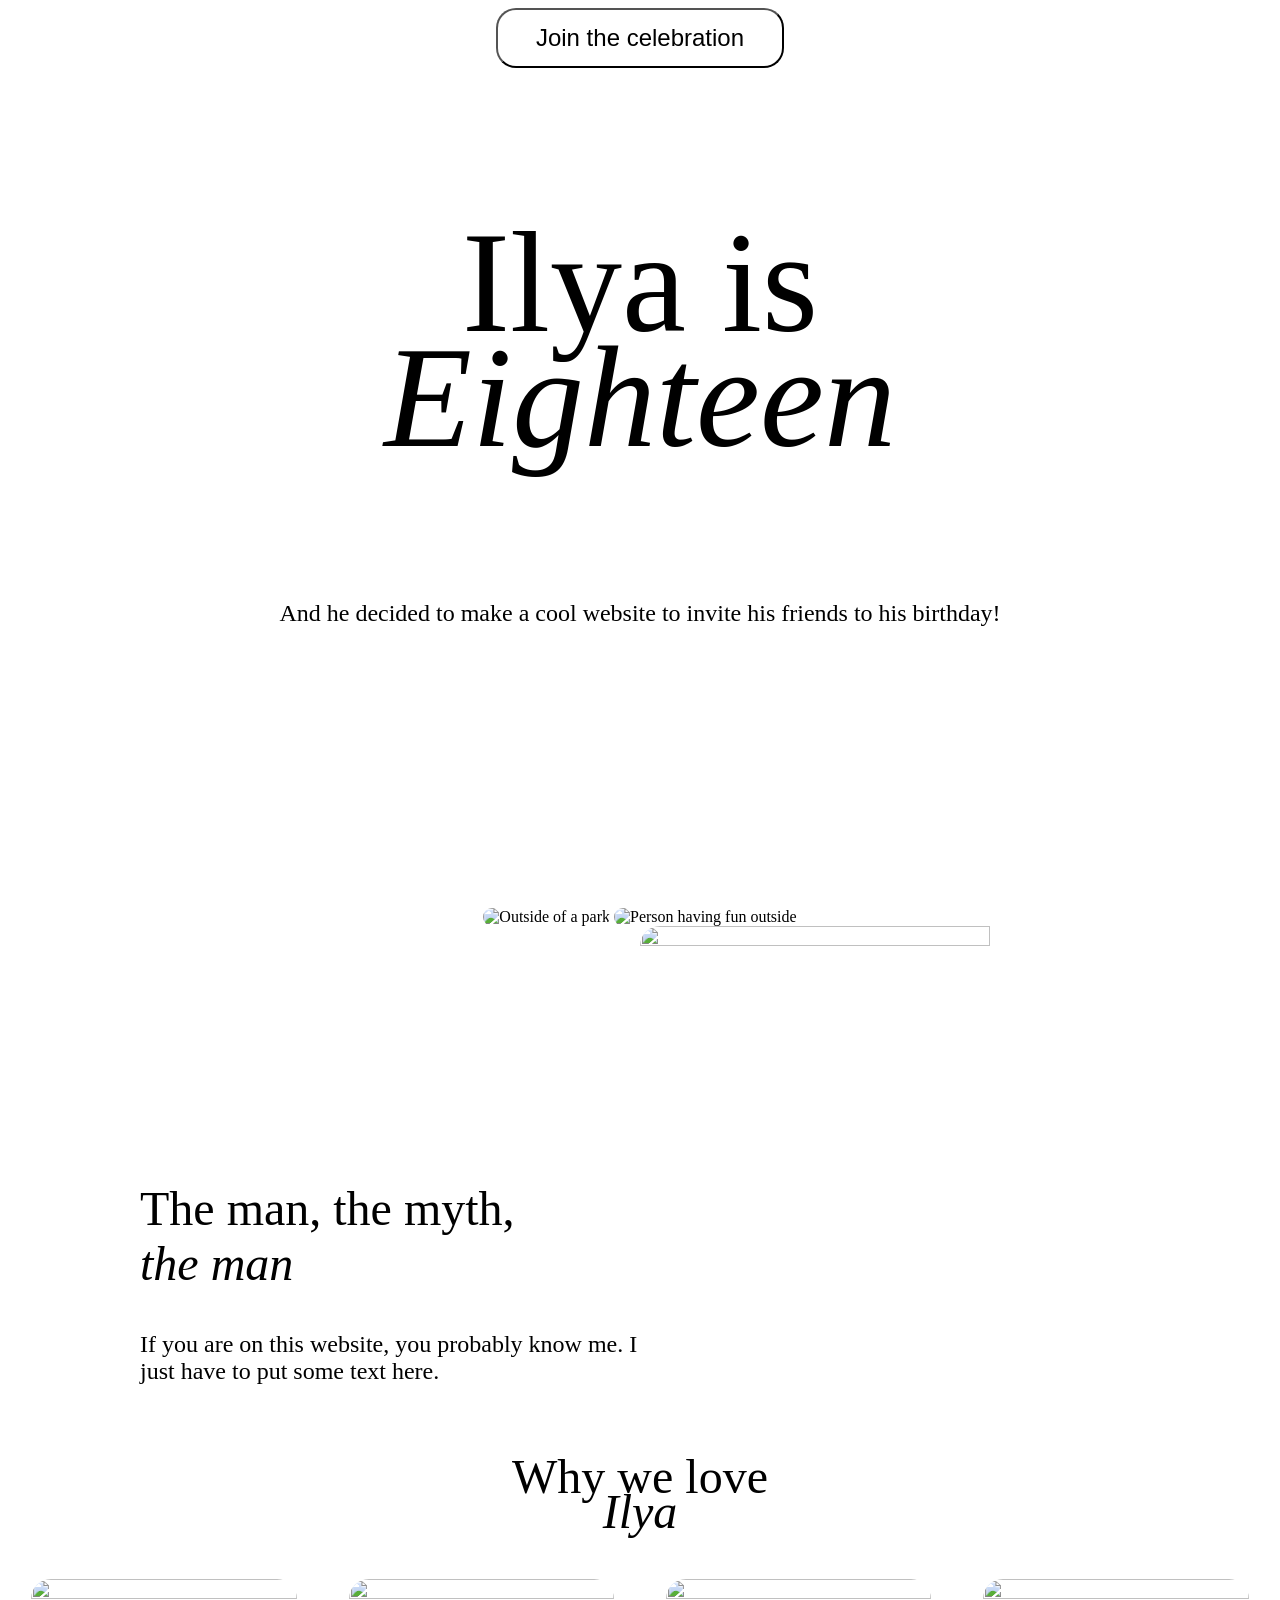
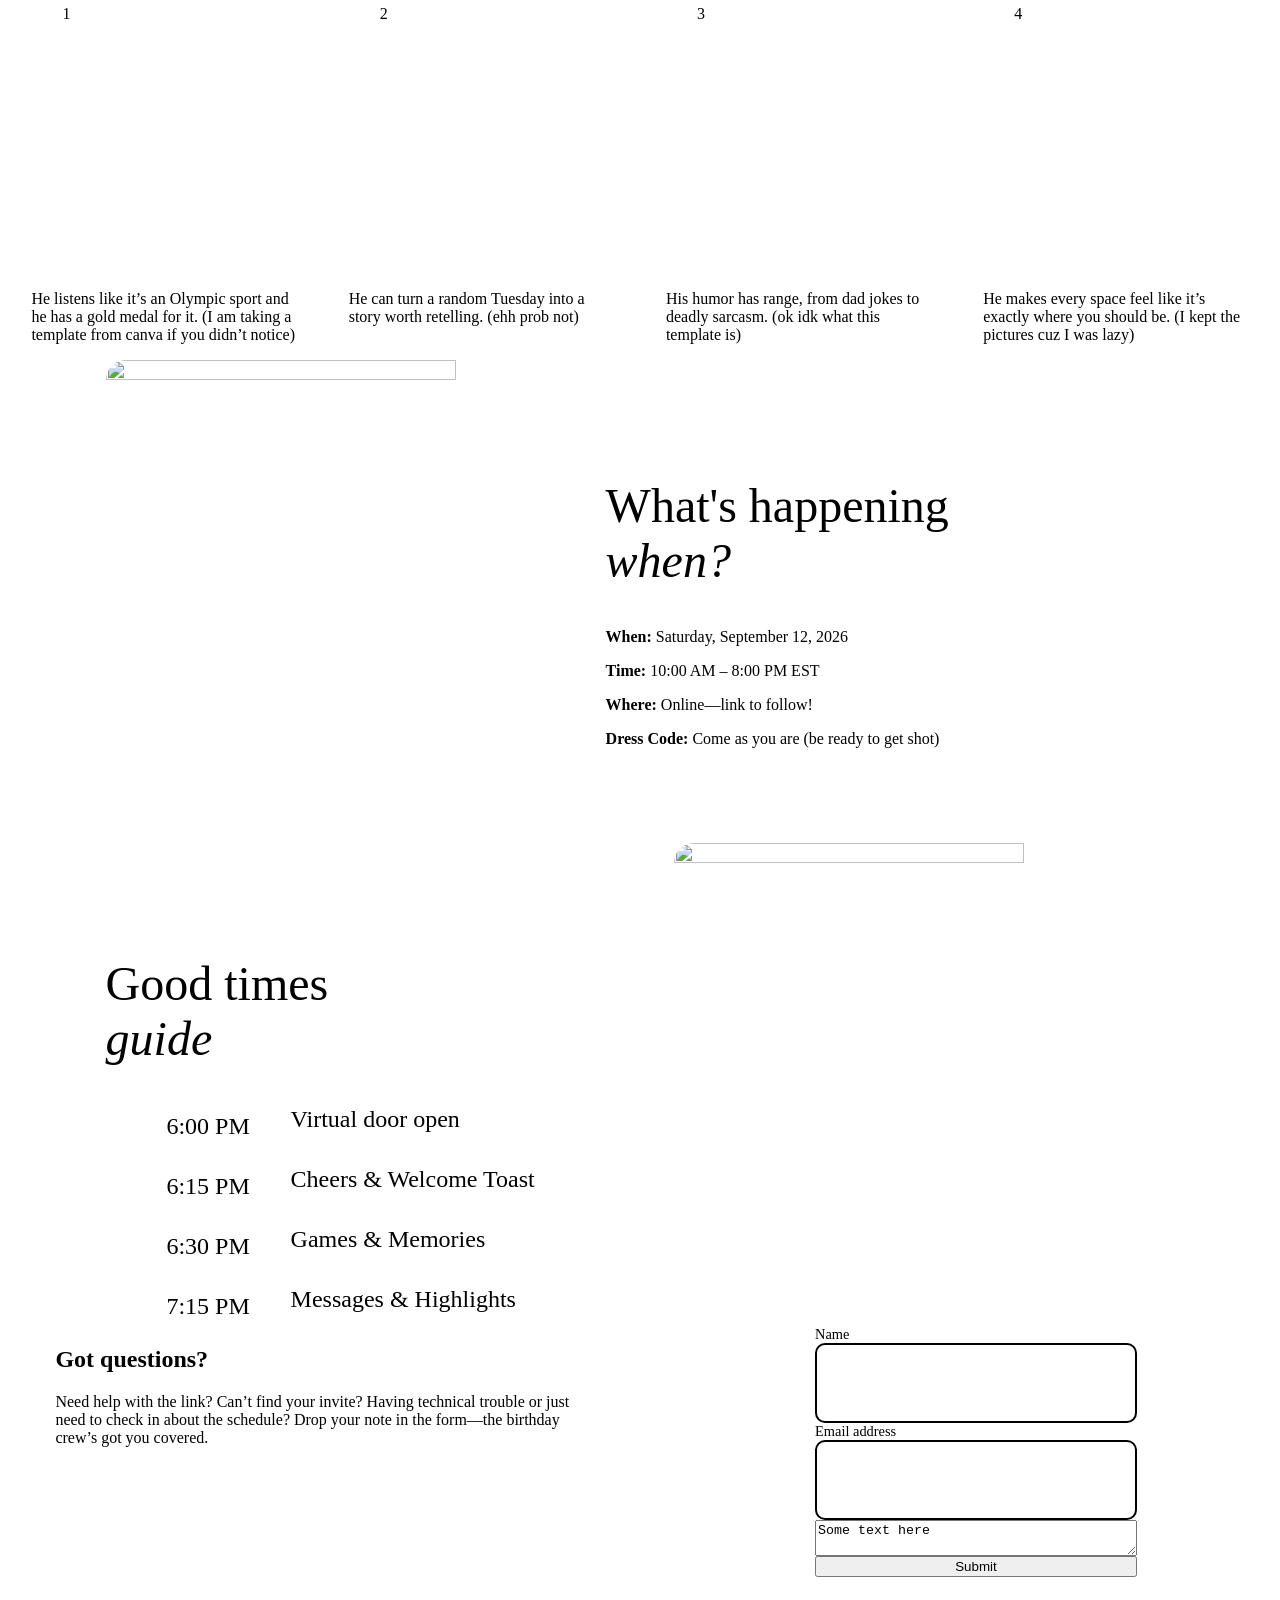
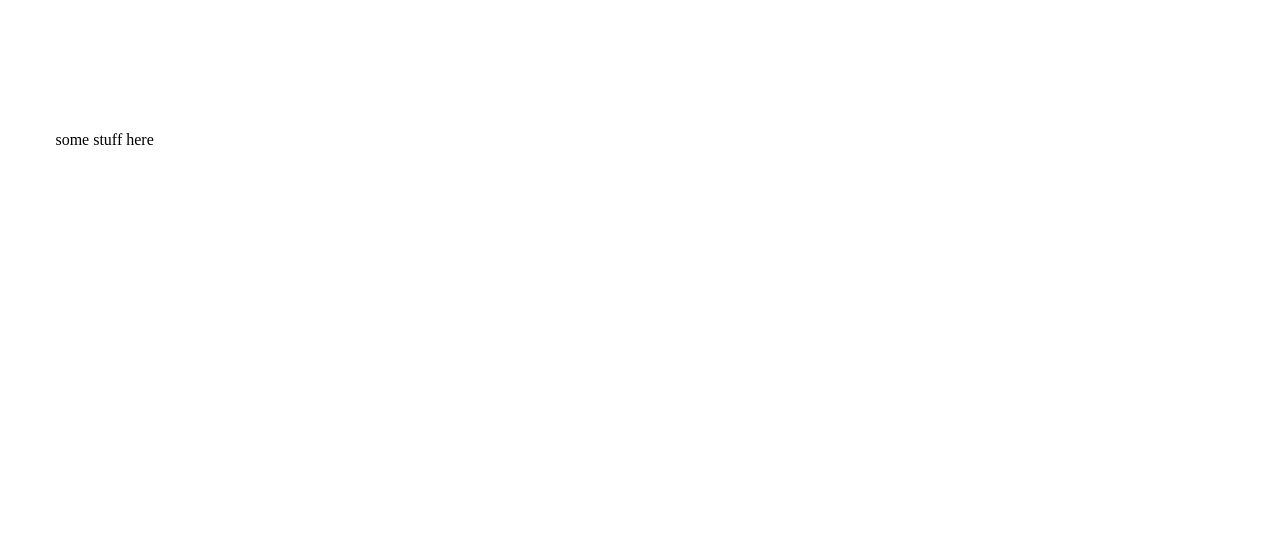
==== code/index.html @ ff16d60b "Rename sections/elements to BEM-style class names and use clamp() for responsive image sizing - Rena" ====
<!DOCTYPE html>
<html>
    <head>
        <title>Happy Birthday Ilya!</title>
        <!--get fonts-->
        <link rel="preconnect" href="https://fonts.googleapis.com">
        <link rel="preconnect" href="https://fonts.gstatic.com" crossorigin>
        <link href="https://fonts.googleapis.com/css2?family=Lora:ital,wght@0,400..700;1,400..700&display=swap" rel="stylesheet">
        <link href="./set_up.css" rel="stylesheet">
        <link href="./styles.css" rel="stylesheet">
        <meta name="viewport" content="width=device-width, initial-scale=1">
    </head>
    <body>
        <section class="section__hero">
            <button class="button__hero primary-button">Join the celebration</button>
            <h1 class="title">Ilya is<div class="emphasize">Eighteen</div></h1>
            <p class="text">And he decided to make a cool website to invite his friends to his birthday!</p>
        </section>
        <section class="section__pictures">
            <img class="img__content" src="../public/pic1.png" alt="Outside of a park">
            <img class="img__content" src="../public/pic2.png" alt="Person having fun outside">
        </section>
        <section class="section__content-text">
            <div class="section__text-container">
                <h2 class="subtitle">The man, the myth,<div class="emphasize">the man</div></h2>
                <p class="text">If you are on this website, you probably know me. I just have to put some text here.</p>
            </div>
            <img class="img__content" src="../public/pic3.png" alr="Man having a lot of fun">
        </section>
        <section class="section__content-grid">
            <h2 class="subtitle">Why we love<div class="emphasize">Ilya</div></h2>
            <div class="div__grid-container">
                <article class="article__grid-item">
                    <span class="icon">1</span>
                    <img class="article__image" src="../public/pic4.png">
                    <p class="article__text">He listens like it’s an Olympic sport and he has a gold medal for it. (I am taking a template from canva if you didn’t notice)</p>
                </article>
                <article class="article__grid-item">
                    <span class="icon">2</span>
                    <img class="article__image" src="../public/pic5.png">
                    <p class="article__text">He can turn a random Tuesday into a story worth retelling. (ehh prob not)</p>
                </article>
                <article class="article__grid-item">
                    <span class="icon">3</span>
                    <img class="article__image" src="../public/pic6.png">
                    <p class="article__text">His humor has range, from dad jokes to deadly sarcasm. (ok idk what this template is)</p>
                </article>
                <article class="article__grid-item">
                    <span class="icon">4</span>
                    <img class="article__image" src="../public/pic7.png">
                    <p class="article__text">He makes every space feel like it’s exactly where you should be. (I kept the pictures cuz I was lazy)</p>
                </article>
            </div>
        </section>
        <section class="section__content-when">
            <img class="img__content" src="../public/pic3.png" alr="Man having a lot of fun">
            <div class="text-container">
                <h2 class="subtitle">What's happening<div class="emphasize">when?</div></h2>
                <p><strong>When:</strong> Saturday, September 12, 2026</p>
                <p><strong>Time:</strong> 10:00 AM – 8:00 PM EST</p>
                <p><strong>Where:</strong> Online—link to follow!</p>
                <p><strong>Dress Code:</strong> Come as you are (be ready to get shot)</p>
            </div>
        </section>
        <section class="section__content-times">
            <div class="content-container">
                <h2 class="subtitle">Good times<div class="emphasize">guide<div/></h2>
                <ol class="grid-container">
                    <li class="time">6:00 PM</li>
                    <li>Virtual door open</li>
                    <li class="time">6:15 PM</li>
                    <li>Cheers & Welcome Toast</li>
                    <li class="time">6:30 PM</li>
                    <li>Games & Memories</li>
                    <li class="time">7:15 PM</li>
                    <li>Messages & Highlights</li>
                </ol>
            </div>
            <img class="img__content" src="../public/hero.png">
        </section>
        <section class="section__footer">
            <div>
                <h2>Got questions?</h2>
                <p>Need help with the link? Can’t find your invite? Having technical trouble or just need to check in about the schedule? Drop your note in the form—the birthday crew’s got you covered.</p>
            </div>
            <form>
                <ol>
                    <li>
                        <label for="name">Name</label>
                        <input type="text" name="name" id="name">
                    </li>
                    <li>
                        <label for="email">Email address</label>
                        <input type="email" name="email" id="email">
                    </li>
                    <li><textarea>Some text here</textarea></li>
                    <li>
                        <button type="button">Submit</button>
                        <p class="subscript"></p>
                    </li>
                </ol>
            </form>
            <footer>
                some stuff here
            </footer>
        </section>
    </body>
</html>
---- code/styles.css ----
html {
    color: var(--primary-text, black);
    font-size: var(--font-size, 16px);
}

section {
    height: auto;
    padding: var(--space-8) 0;
}

img {
    aspect-ratio: 1189 / 1149;
    object-fit: cover;
    border-radius: 20px;
}

/* common styling */
.primary-button {
    min-height: 2.5em;
    max-width: 12em;
    width: 100%;

    font-size: 1.5rem;
    font-weight: 500;

    background-color: var(--secondary-bg);
    border-radius: 20px;
}
.title {
    font-size: 9rem;
    font-weight: 500;
}
.subtitle {
    font-size: 3rem;
    font-weight: 500;
}
.text {
    font-size: 1.5rem;
}
.emphasize {
    font-family: var(--font-emphasis);
    font-style: italic;
}

/* styling per section */
.section__hero {
    background-image: url("../public/hero.png");
    background-size: cover;
    background-clip: border;
    text-align: center;
    height: 100vh;

    & .button__hero {
        margin-bottom: 1%;
    }
    & .emphasize {
        margin-top: -50px;
    }
    & .text {
        margin-top: 2%;
    }
}

.section__pictures {
    background-image: linear-gradient(
        var(--primary-bg),
        90%,
        var(--secondary-bg)
    );

    /*need a media tag ot change the margins*/
    text-align: center;
    & .img__content {
        width: clamp(350px, calc(40% + 50px), 600px);
        margin: 0 var(--space-6);
    }
}

.section__content-text {
    background-image: linear-gradient(
        to top,
        var(--primary-bg),
        80%,
        var(--secondary-bg)
    );

    display: flex;
    justify-content: center;
    align-items: flex-end;

    /*both have to be the same size for spacing*/
    & .section__text-container {
        width: clamp(150px, 45%, 500px);
        margin: 0 var(--space-6);
    }
    & .img__content {
        width: clamp(350px, 45%, 500px);
        margin: 0 var(--space-6);
    }
}

.section__content-grid {
    background-image: linear-gradient(
        var(--primary-bg) 0px 2px,
        transparent 4px
    );
    background-color: var(--bg-lighter-3);

    & .subtitle {
        text-align: center;
    }
    & .emphasize {
        margin-top: -20px;
        margin-bottom: var(--space-7);
    }

    & .div__grid-container {
        display: grid;
        grid-template-columns: repeat(auto-fit, minmax(200px, 1fr));
        justify-content: space-around;
        align-items: flex-start;
        justify-items: center;
        gap: 5px;
    }

    & .icon {
        position: absolute;
        top: 10px;
        left: 10px;

        width: 50px;
        height: 50px;
        border-radius: 50%;

        display: flex;
        justify-content: center;
        align-items: center;
        background-color: var(--secondary-bg);
    }

    & .article__grid-item {
        width: 85%;
        position: relative;
    }
    & .article__image {
        width: 100%;
        aspect-ratio: 564 / 627;
    }
    & .article__text {
        margin-top: 1rem;
    }
}

.section__content-when {
    background-color: var(--bg-lighter-2);

    display: flex;
    justify-content: center;
    align-items: flex-end;

    & .text-container {
        width: 45%;
        max-width: 600px;
        align-self: center;
        margin: 0 var(--space-6);
    }
    & .img__content {
        width: clamp(350px, 45%, 500px);
        margin: 0 var(--space-6);
    }
}

.section__content-times {
    background-image: linear-gradient(
        var(--primary-bg),
        90%,
        var(--secondary-bg)
    );

    display: flex;
    justify-content: center;
    align-items: flex-end;

    & .content-container {
        width: 45%;
        max-width: 600px;
        margin: 0 var(--space-7);

        font-size: 1.5rem;
    }

    & .grid-container {
        display: grid;
        grid-template-columns: 125px 1fr;
        gap: 20px;

        list-style-type: none;
        margin: var(--space-7) 0;
    }

    & .img__content {
        width: clamp(350px, 45%, 500px);
        margin: 0 var(--space-6);
    }

    & .time {
        width: 125px;
        height: 40px;

        display: flex;
        justify-content: center;
        align-items: center;

        border-radius: 25%;
        background-color: var(--secondary-bg);
    }
}

.section__footer {
    display: grid;
    grid-template-columns: 1fr 1fr;
    grid-template-rows: 1fr 1fr;
    grid-template-areas:
        "text form"
        "footer form";
    justify-items: center;

    position: relative;
    height: 90vh;

    background-image: linear-gradient(
        to top,
        var(--secondary-bg),
        15%,
        var(--primary-bg),
        90%,
        var(--secondary-bg)
    );

    & div {
        grid-area: text;
        width: 85%;
    }

    & form {
        grid-area: form;
        width: 70%;

        background-color: var(--secondary-bg);
        border-radius: 30px;

        font-size: 0.9rem;
        & ol {
            list-style-type: none;
            margin-top: var(--space-7);

            display: flex;
            flex-direction: column;
            align-items: center;
            gap: var(--space-7);

            & li {
                display: flex;
                flex-direction: column;
                width: 80%;
            }

            & input {
                border: 2px black solid;
                border-radius: 10px;
                height: 10ch;
                background-color: transparent;
            }
        }
    }

    & footer {
        width: 85%;
        grid-area: footer;
    }
}

@media (max-width: 900px) {
}

@media (max-width: 500px) {
    html {
        font-size: 10px;
    }

    section {
        padding: var(--space-4) 0;
    }

    .hero {
        height: 80vh;
    }

    .showcase-pictures img.large-format {
        margin: var(--space-5) 0;
    }
}
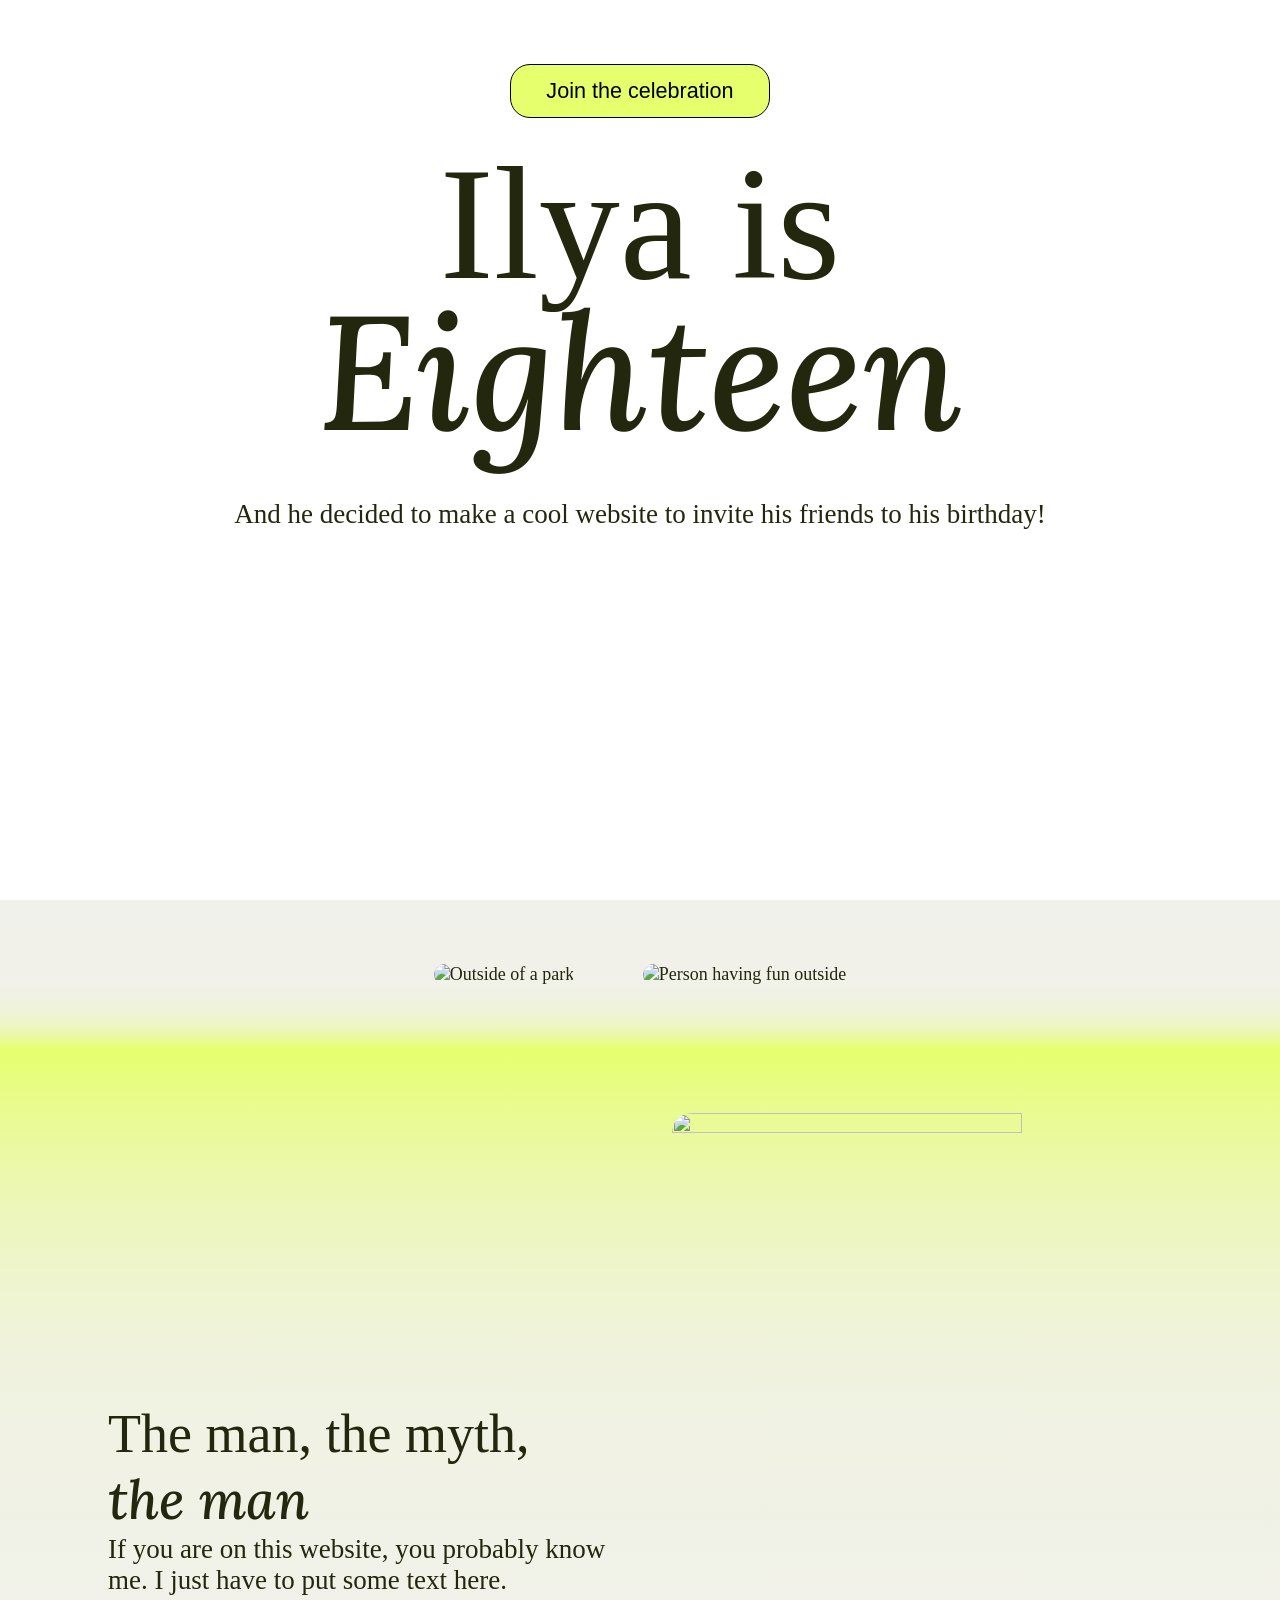
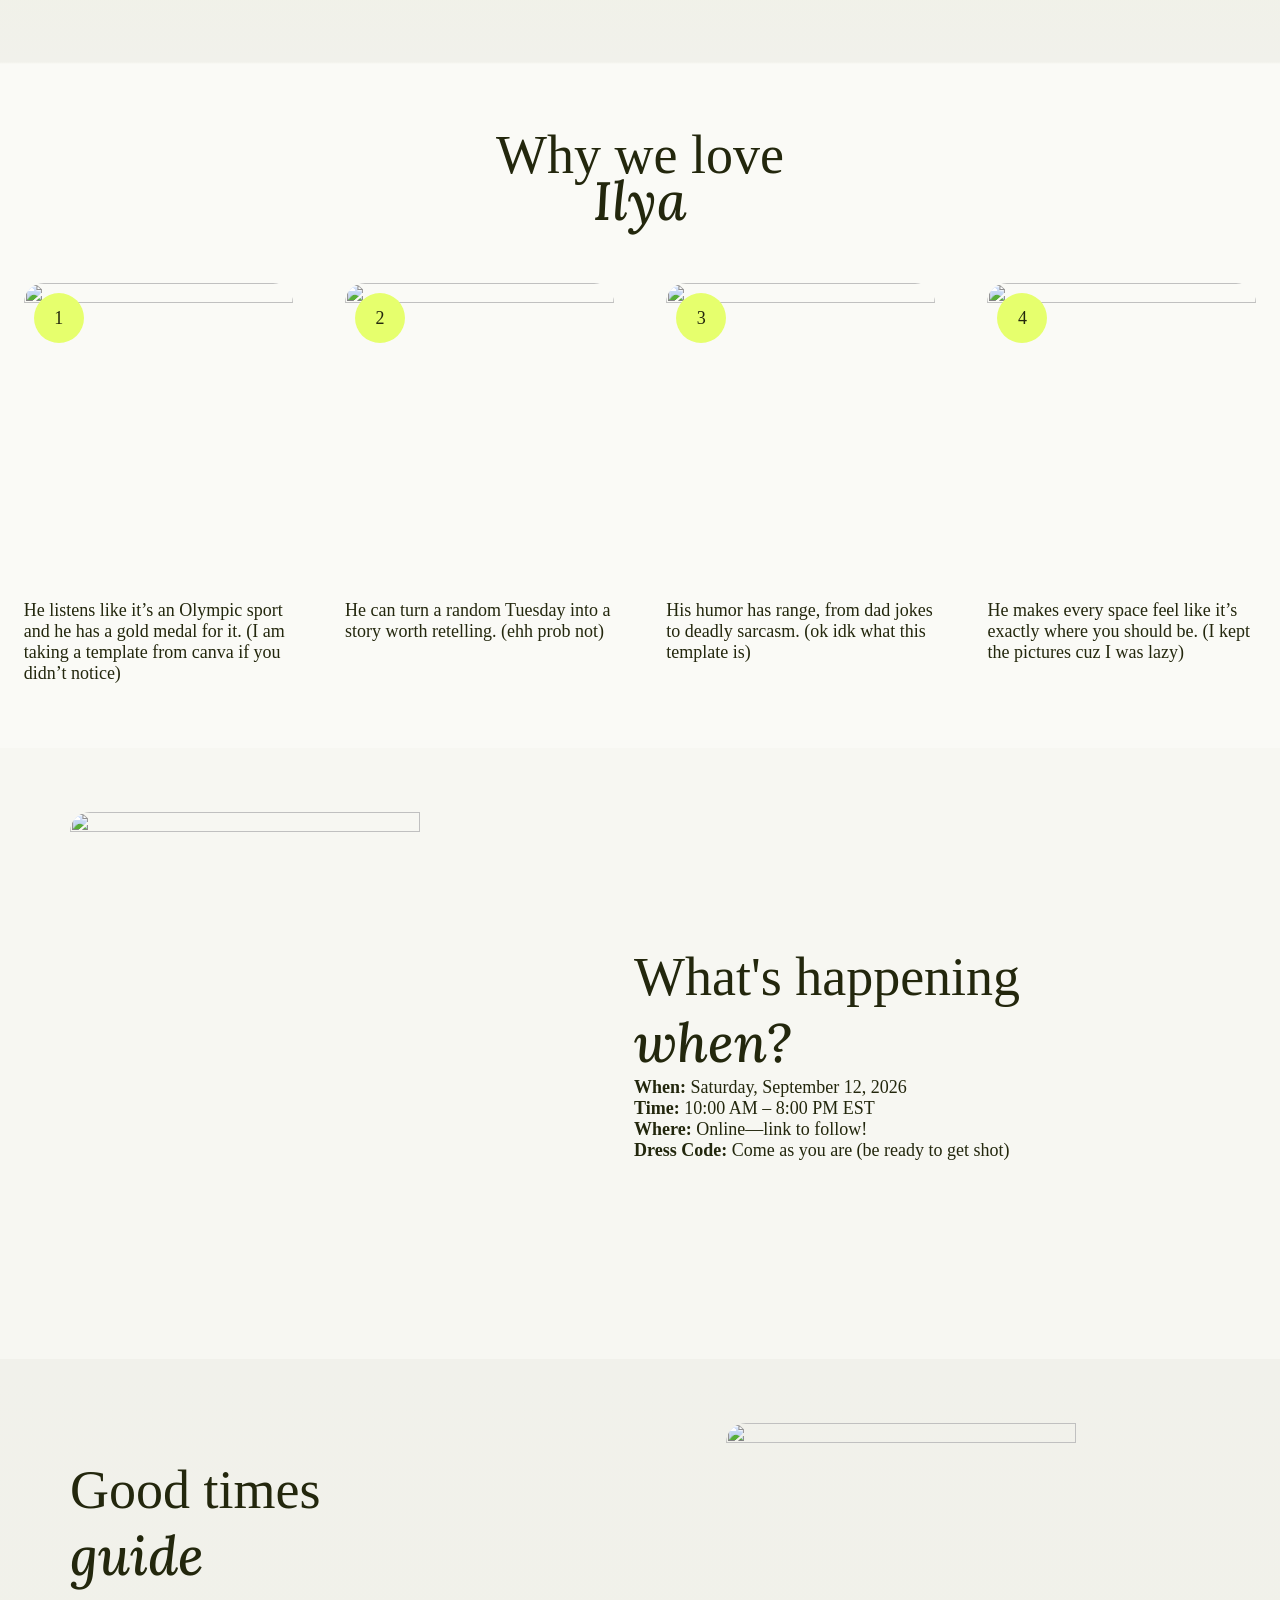
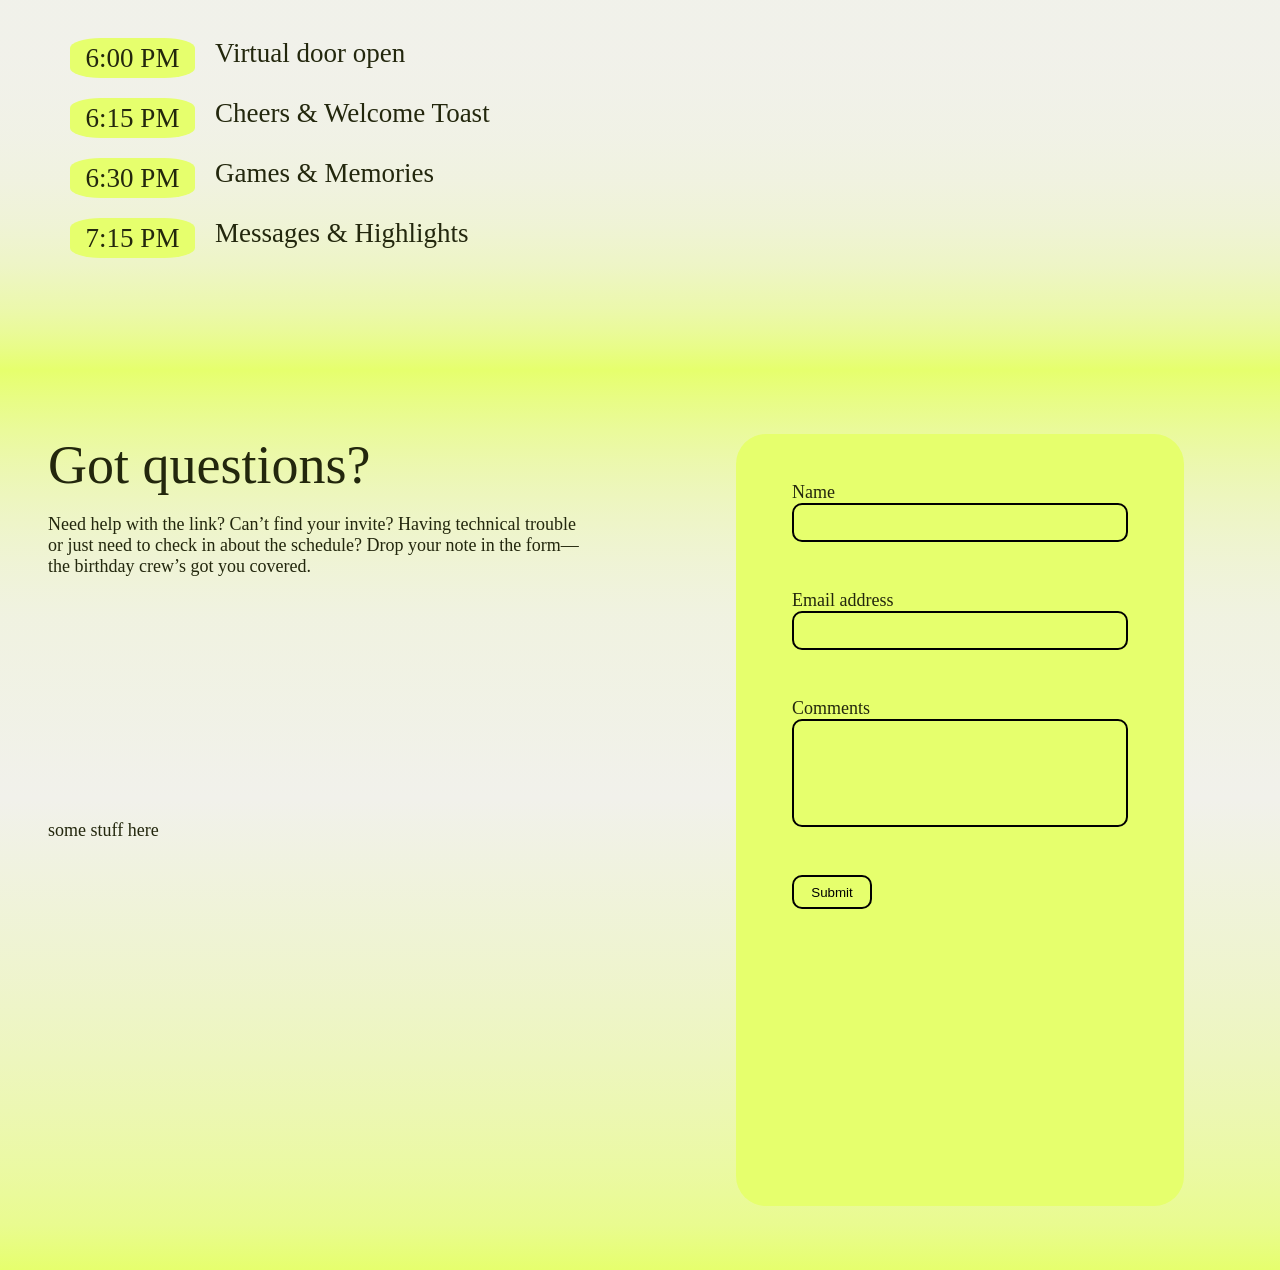
==== commit 91800b5a: "[200~Refactor footer form and button styles - Wrap hero CTA button text in an anchor linking to #fo" ====
--- a/code/index.html
+++ b/code/index.html
@@ -12,7 +12,7 @@
     </head>
     <body>
         <section class="section__hero">
-            <button class="button__hero primary-button">Join the celebration</button>
+            <button class="button__hero primary-button"><a href="#form">Join the celebration</a></button>
             <h1 class="title">Ilya is<div class="emphasize">Eighteen</div></h1>
             <p class="text">And he decided to make a cool website to invite his friends to his birthday!</p>
         </section>
@@ -79,23 +79,25 @@
             <img class="img__content" src="../public/hero.png">
         </section>
         <section class="section__footer">
-            <div>
-                <h2>Got questions?</h2>
-                <p>Need help with the link? Can’t find your invite? Having technical trouble or just need to check in about the schedule? Drop your note in the form—the birthday crew’s got you covered.</p>
+            <div class="footer__text-container">
+                <h2 class="subtitle">Got questions?</h2>
+                <p class="footer__text">Need help with the link? Can’t find your invite? Having technical trouble or just need to check in about the schedule? Drop your note in the form—the birthday crew’s got you covered.</p>
             </div>
-            <form>
-                <ol>
-                    <li>
+            <form class="footer__form" id="form">
+                <ol class="form__container">
+                    <li class="form__item">
                         <label for="name">Name</label>
-                        <input type="text" name="name" id="name">
+                        <input class="form__input" type="text" name="name" id="name" required>
                     </li>
-                    <li>
+                    <li class="form__item">
                         <label for="email">Email address</label>
-                        <input type="email" name="email" id="email">
+                        <input class="form__input" type="email" name="email" id="email" required>
                     </li>
-                    <li><textarea>Some text here</textarea></li>
-                    <li>
-                        <button type="button">Submit</button>
+                    <li class="form__item">
+                        <label for="comments">Comments</label>
+                        <textarea id="comments" class="form__input form__textarea"></textarea></li>
+                    <li class="form__item">
+                        <button type="reset" class="button__form">Submit</button>
                         <p class="subscript"></p>
                     </li>
                 </ol>
--- a/code/set_up.css
+++ b/code/set_up.css
@@ -0,0 +1,94 @@
+/* CSS rule reset*/
+* {
+    box-sizing: border-box;
+    margin: 0;
+    padding: 0;
+
+    & a {
+        text-decoration: none;
+        font-size: inherit;
+        color: inherit;
+    }
+}
+
+/* common styling */
+.button__hero {
+    min-height: 2.5em;
+    max-width: 12em;
+    width: 100%;
+
+    font-size: 1.2rem;
+    font-weight: 500;
+
+    background-color: var(--secondary-bg);
+    border: 1px solid black;
+    border-radius: 20px;
+
+    opacity: 1;
+    transition-property: opacity;
+    transition-duration: 0.2s;
+}
+.button__hero:hover {
+    opacity: 0.8;
+}
+
+.button__form {
+    min-height: 2.5em;
+    max-width: 6em;
+    width: 100%;
+
+    border: 2px solid black;
+    border-radius: 10px;
+    background-color: var(--secondary-bg);
+
+    transition-property: background-color;
+    transition-duration: 0.5s;
+}
+
+.button__form:hover {
+    background-color: #dbf267;
+}
+
+.title {
+    font-size: 9rem;
+    font-weight: 500;
+}
+.subtitle {
+    font-size: 3rem;
+    font-weight: 500;
+}
+.text {
+    font-size: 1.5rem;
+}
+.emphasize {
+    font-family: var(--font-emphasis);
+    font-style: italic;
+}
+
+/* Variables */
+:root {
+    --primary-bg: #f1f1eb;
+    --secondary-bg: #e6ff6d;
+
+    --primary-text: #23270d;
+    --font-size: 18px;
+
+    --font-heading: "Space Grotesk", sans-serif;
+    --font-emphasis: "Lora", sans-serif;
+    --font-body: "Inter", sans-serif;
+
+    --space-1: 4px;
+    --space-2: 8px;
+    --space-3: 12px;
+    --space-4: 16px;
+    --space-5: 24px;
+    --space-6: 32px;
+    --space-7: 48px;
+    --space-8: 64px;
+    --space-9: 96px;
+
+    --bg-lighter-1: #f4f4ef;
+    --bg-lighter-2: #f7f7f2;
+    --bg-lighter-3: #fafaf6;
+    --bg-lighter-4: #fdfdfb;
+}
--- a/code/styles.css
+++ b/code/styles.css
@@ -12,34 +12,6 @@
     aspect-ratio: 1189 / 1149;
     object-fit: cover;
     border-radius: 20px;
-}
-
-/* common styling */
-.primary-button {
-    min-height: 2.5em;
-    max-width: 12em;
-    width: 100%;
-
-    font-size: 1.5rem;
-    font-weight: 500;
-
-    background-color: var(--secondary-bg);
-    border-radius: 20px;
-}
-.title {
-    font-size: 9rem;
-    font-weight: 500;
-}
-.subtitle {
-    font-size: 3rem;
-    font-weight: 500;
-}
-.text {
-    font-size: 1.5rem;
-}
-.emphasize {
-    font-family: var(--font-emphasis);
-    font-style: italic;
 }
 
 /* styling per section */
@@ -226,7 +198,7 @@
     justify-items: center;
 
     position: relative;
-    height: 90vh;
+    height: 100vh;
 
     background-image: linear-gradient(
         to top,
@@ -237,20 +209,21 @@
         var(--secondary-bg)
     );
 
-    & div {
+    & .footer__text-container {
         grid-area: text;
         width: 85%;
     }
-
-    & form {
+    & .footer__text {
+        margin-top: 1em;
+    }
+    & .footer__form {
         grid-area: form;
         width: 70%;
 
         background-color: var(--secondary-bg);
         border-radius: 30px;
 
-        font-size: 0.9rem;
-        & ol {
+        & .form__container {
             list-style-type: none;
             margin-top: var(--space-7);
 
@@ -259,18 +232,37 @@
             align-items: center;
             gap: var(--space-7);
 
-            & li {
-                display: flex;
-                flex-direction: column;
-                width: 80%;
+            appearance: none;
+            accent-color: var(--secondary-bg);
+        }
+
+        .form__item {
+            & > * {
+                display: block;
+                width: 100%;
             }
-
-            & input {
-                border: 2px black solid;
-                border-radius: 10px;
-                height: 10ch;
-                background-color: transparent;
-            }
+            width: 75%;
+        }
+
+        & .form__input {
+            border: 2px black solid;
+            border-radius: 10px;
+
+            padding: 0.5rem 0.2rem;
+            background-color: transparent;
+            transition: background-color 0.5s;
+
+            font-size: 0.8rem;
+            font-family: inherit;
+        }
+
+        & .form__input:focus {
+            background-color: #dbf267;
+        }
+
+        & .form__textarea {
+            height: 6rem;
+            resize: none;
         }
     }
 
@@ -284,19 +276,4 @@
 }
 
 @media (max-width: 500px) {
-    html {
-        font-size: 10px;
-    }
-
-    section {
-        padding: var(--space-4) 0;
-    }
-
-    .hero {
-        height: 80vh;
-    }
-
-    .showcase-pictures img.large-format {
-        margin: var(--space-5) 0;
-    }
-}
+}
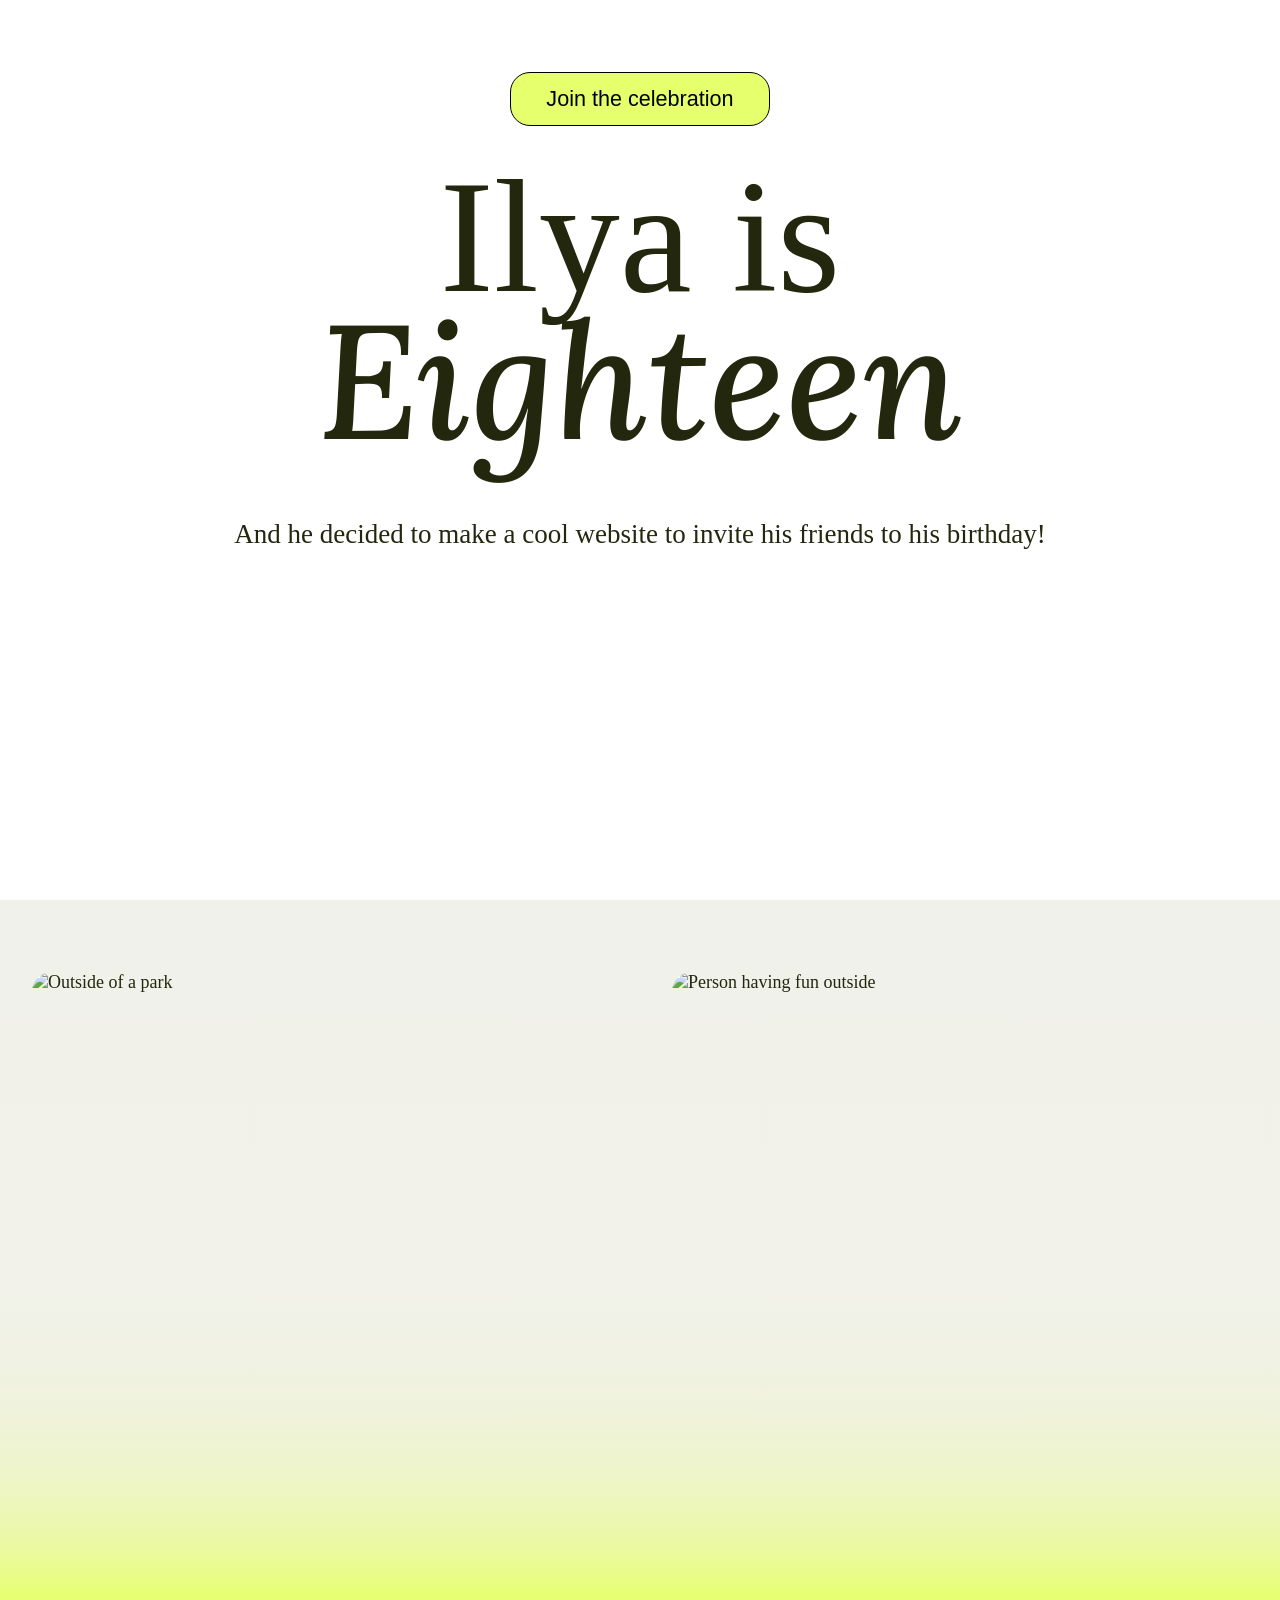
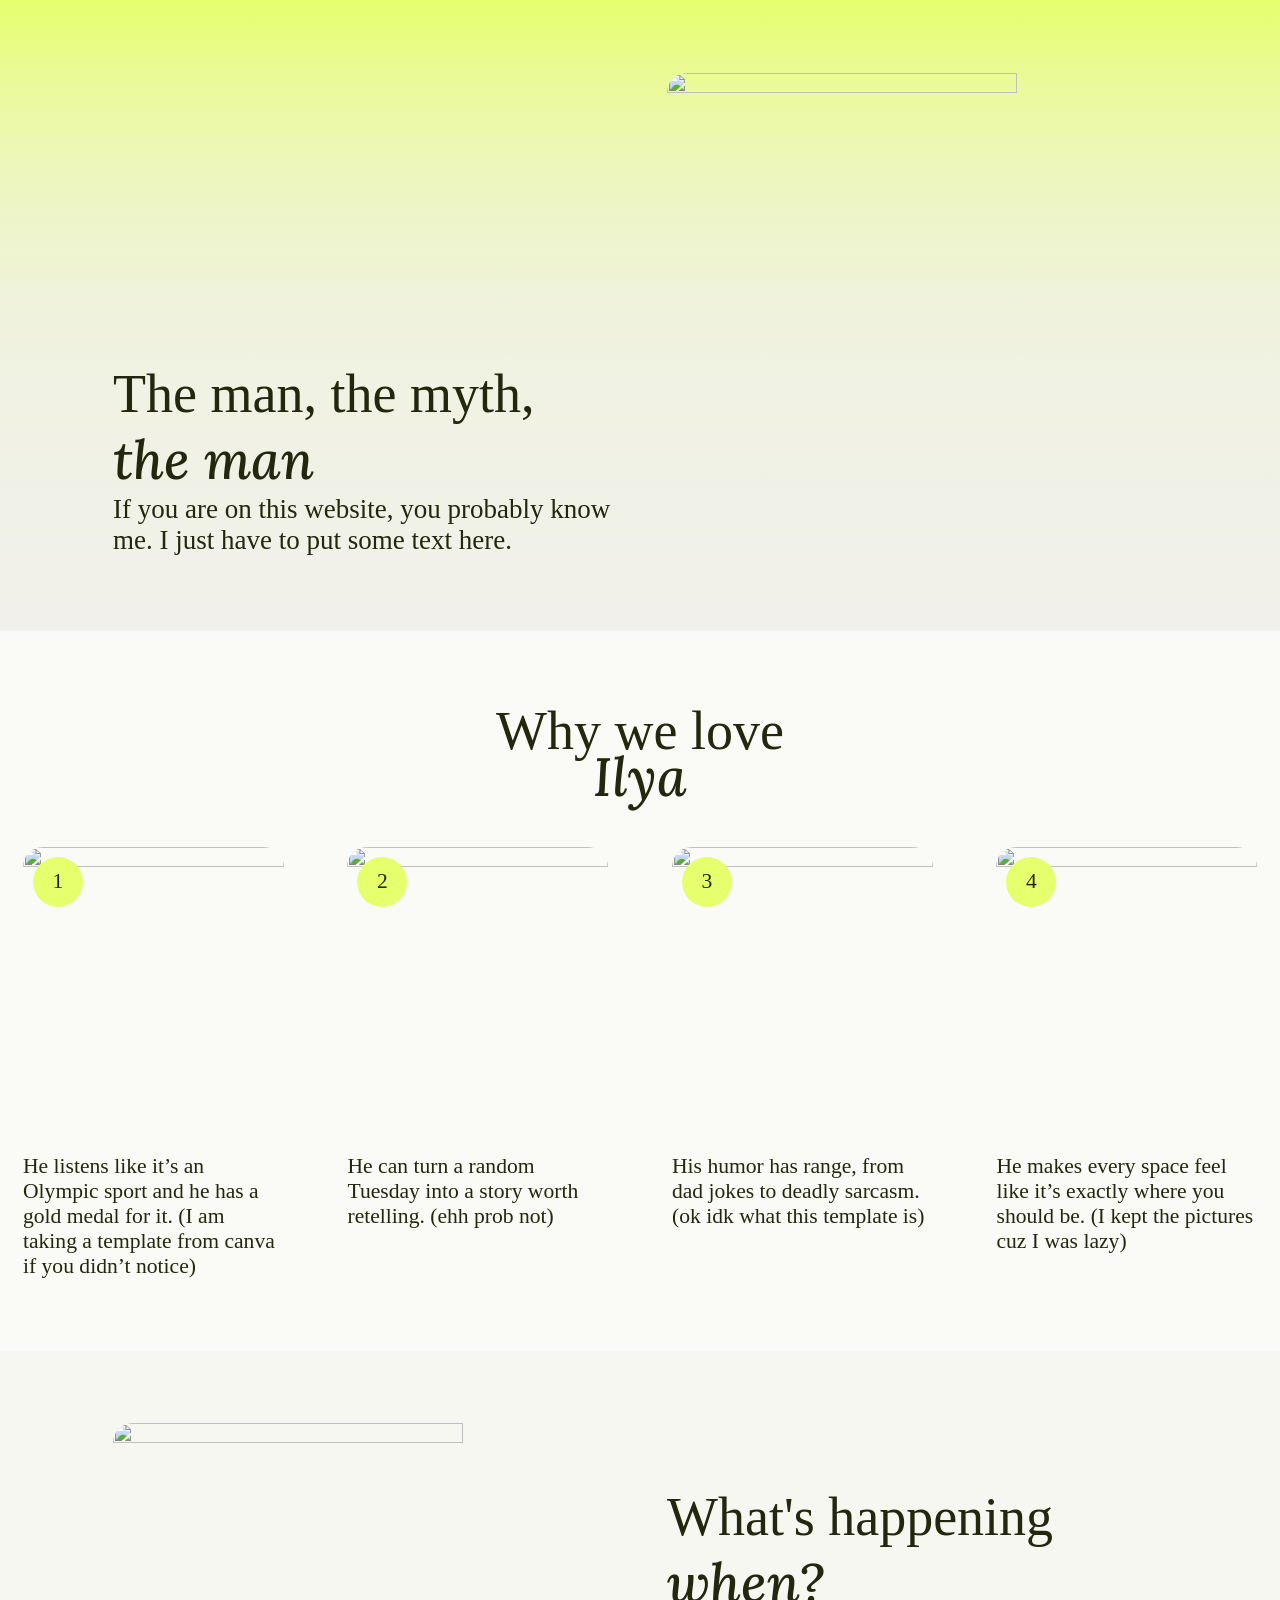
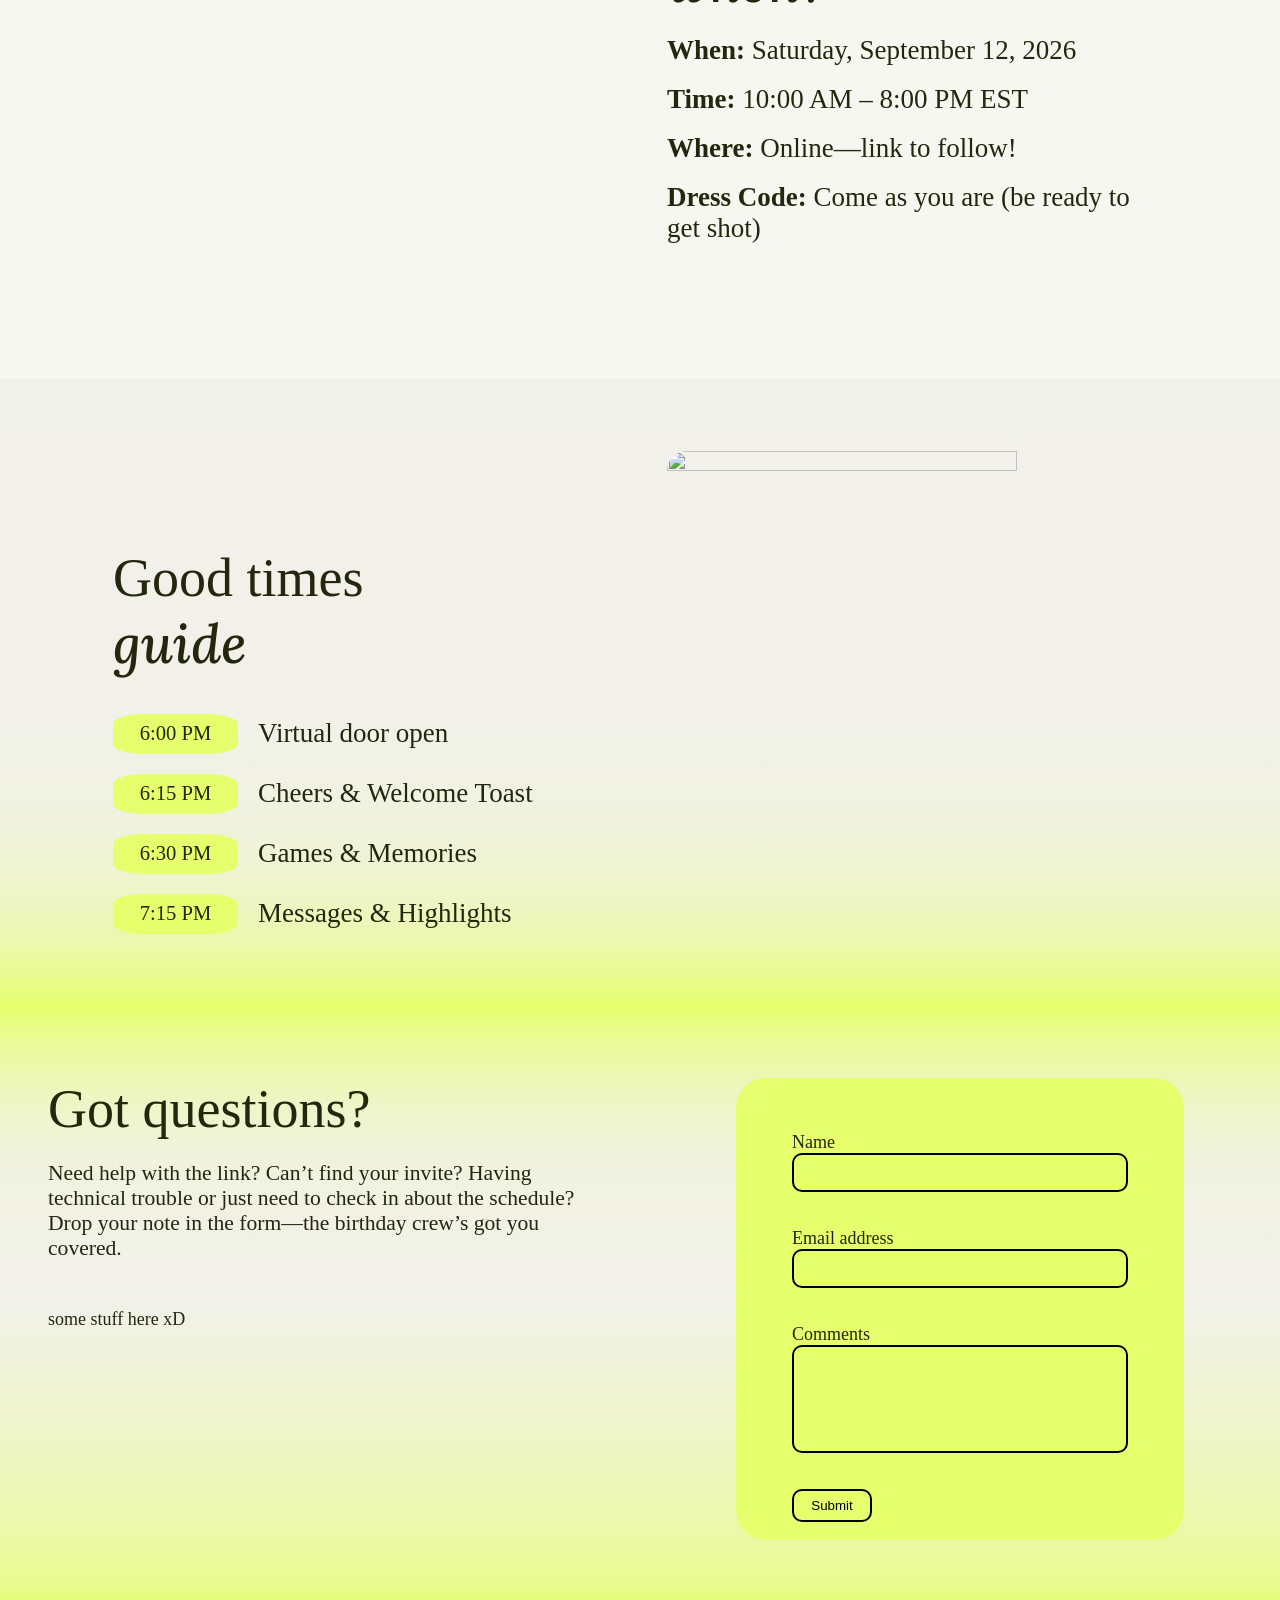
==== commit 38abf4e1: "Refine responsive styles and mobile layout - Add .small-text utility class and apply to grid/footer " ====
--- a/code/index.html
+++ b/code/index.html
@@ -29,7 +29,7 @@
         </section>
         <section class="section__content-grid">
             <h2 class="subtitle">Why we love<div class="emphasize">Ilya</div></h2>
-            <div class="div__grid-container">
+            <div class="div__grid-container small-text">
                 <article class="article__grid-item">
                     <span class="icon">1</span>
                     <img class="article__image" src="../public/pic4.png">
@@ -54,7 +54,7 @@
         </section>
         <section class="section__content-when">
             <img class="img__content" src="../public/pic3.png" alr="Man having a lot of fun">
-            <div class="text-container">
+            <div class="text-container text">
                 <h2 class="subtitle">What's happening<div class="emphasize">when?</div></h2>
                 <p><strong>When:</strong> Saturday, September 12, 2026</p>
                 <p><strong>Time:</strong> 10:00 AM – 8:00 PM EST</p>
@@ -65,7 +65,7 @@
         <section class="section__content-times">
             <div class="content-container">
                 <h2 class="subtitle">Good times<div class="emphasize">guide<div/></h2>
-                <ol class="grid-container">
+                <ol class="grid-container text">
                     <li class="time">6:00 PM</li>
                     <li>Virtual door open</li>
                     <li class="time">6:15 PM</li>
@@ -79,7 +79,7 @@
             <img class="img__content" src="../public/hero.png">
         </section>
         <section class="section__footer">
-            <div class="footer__text-container">
+            <div class="footer__text-container small-text">
                 <h2 class="subtitle">Got questions?</h2>
                 <p class="footer__text">Need help with the link? Can’t find your invite? Having technical trouble or just need to check in about the schedule? Drop your note in the form—the birthday crew’s got you covered.</p>
             </div>
@@ -103,7 +103,7 @@
                 </ol>
             </form>
             <footer>
-                some stuff here
+                some stuff here xD
             </footer>
         </section>
     </body>
--- a/code/set_up.css
+++ b/code/set_up.css
@@ -44,7 +44,6 @@
     transition-property: background-color;
     transition-duration: 0.5s;
 }
-
 .button__form:hover {
     background-color: #dbf267;
 }
@@ -60,8 +59,12 @@
 .text {
     font-size: 1.5rem;
 }
+.small-text{
+    font-size: 1.2rem;
+}
 .emphasize {
     font-family: var(--font-emphasis);
+    font-size: inherit;
     font-style: italic;
 }
 
@@ -71,7 +74,7 @@
     --secondary-bg: #e6ff6d;
 
     --primary-text: #23270d;
-    --font-size: 18px;
+    --font-size: 16px;
 
     --font-heading: "Space Grotesk", sans-serif;
     --font-emphasis: "Lora", sans-serif;
--- a/code/styles.css
+++ b/code/styles.css
@@ -1,11 +1,11 @@
 html {
     color: var(--primary-text, black);
-    font-size: var(--font-size, 16px);
+    font-size: clamp(14px, 2vw, 18px);
 }
 
 section {
     height: auto;
-    padding: var(--space-8) 0;
+    padding: 4rem 0;
 }
 
 img {
@@ -18,18 +18,18 @@
 .section__hero {
     background-image: url("../public/hero.png");
     background-size: cover;
-    background-clip: border;
+    background-clip: border-box;
     text-align: center;
     height: 100vh;
 
     & .button__hero {
-        margin-bottom: 1%;
+        margin-bottom: 1rem;
     }
     & .emphasize {
-        margin-top: -50px;
+        margin-top: -3rem;
     }
     & .text {
-        margin-top: 2%;
+        margin-top: 2rem;
     }
 }
 
@@ -40,11 +40,13 @@
         var(--secondary-bg)
     );
 
-    /*need a media tag ot change the margins*/
-    text-align: center;
+    display: flex;
+    justify-content: center;
+    flex-wrap: wrap;
+    gap: calc(var(--space-6) * 2);
     & .img__content {
-        width: clamp(350px, calc(40% + 50px), 600px);
-        margin: 0 var(--space-6);
+        max-width: 600px;
+        width: 45%;
     }
 }
 
@@ -62,12 +64,13 @@
 
     /*both have to be the same size for spacing*/
     & .section__text-container {
-        width: clamp(150px, 45%, 500px);
-        margin: 0 var(--space-6);
+        max-width: 500px;
+        width: 45%;
+        margin: 0 1.5rem;
     }
     & .img__content {
         width: clamp(350px, 45%, 500px);
-        margin: 0 var(--space-6);
+        margin: 0 1.5rem;
     }
 }
 
@@ -83,7 +86,7 @@
     }
     & .emphasize {
         margin-top: -20px;
-        margin-bottom: var(--space-7);
+        margin-bottom: 2rem;
     }
 
     & .div__grid-container {
@@ -92,7 +95,7 @@
         justify-content: space-around;
         align-items: flex-start;
         justify-items: center;
-        gap: 5px;
+        gap: 1rem;
     }
 
     & .icon {
@@ -132,13 +135,17 @@
 
     & .text-container {
         width: 45%;
-        max-width: 600px;
+        max-width: 500px;
         align-self: center;
-        margin: 0 var(--space-6);
+        margin: 0 1.5rem;
+
+        & > p {
+            margin-top: 1rem;
+        }
     }
     & .img__content {
         width: clamp(350px, 45%, 500px);
-        margin: 0 var(--space-6);
+        margin: 0 1.5rem;
     }
 }
 
@@ -155,10 +162,8 @@
 
     & .content-container {
         width: 45%;
-        max-width: 600px;
-        margin: 0 var(--space-7);
-
-        font-size: 1.5rem;
+        max-width: 500px;
+        margin: 0 1.5rem;
     }
 
     & .grid-container {
@@ -167,21 +172,25 @@
         gap: 20px;
 
         list-style-type: none;
-        margin: var(--space-7) 0;
+        margin-top: 2rem;
+
+        & > li {
+            display: flex;
+            align-items: center;
+        }
     }
 
     & .img__content {
         width: clamp(350px, 45%, 500px);
-        margin: 0 var(--space-6);
+        margin: 0 1.5rem;
     }
 
     & .time {
         width: 125px;
         height: 40px;
-
-        display: flex;
+        font-size: calc(1.5rem - 0.5vw);
+
         justify-content: center;
-        align-items: center;
 
         border-radius: 25%;
         background-color: var(--secondary-bg);
@@ -198,7 +207,7 @@
     justify-items: center;
 
     position: relative;
-    height: 100vh;
+    height: auto;
 
     background-image: linear-gradient(
         to top,
@@ -225,12 +234,11 @@
 
         & .form__container {
             list-style-type: none;
-            margin-top: var(--space-7);
+            margin-top: 2rem;
 
             display: flex;
             flex-direction: column;
             align-items: center;
-            gap: var(--space-7);
 
             appearance: none;
             accent-color: var(--secondary-bg);
@@ -242,6 +250,7 @@
                 width: 100%;
             }
             width: 75%;
+            margin: 1rem 0;
         }
 
         & .form__input {
@@ -272,8 +281,104 @@
     }
 }
 
-@media (max-width: 900px) {
-}
-
 @media (max-width: 500px) {
-}
+    .section__hero {
+        height: 80vh;
+
+        & .button__hero {
+            font-size: 1.5rem;
+            margin-top: 4rem;
+            margin-bottom: 1rem;
+        }
+
+        & .emphasize {
+            font-size: 6rem;
+            margin-top: -3rem;
+        }
+
+        & .title {
+            font-size: 6rem;
+        }
+    }
+
+    .section__pictures {
+        & .img__content {
+            min-width: 300px;
+            width: 80%;
+        }
+    }
+
+    .section__content-text {
+        & .img__content {
+            display: none;
+        }
+
+        & .section__text-container {
+            min-width: 300px;
+            width: 90%;
+            margin: 0;
+        }
+    }
+
+    .section__content-grid {
+        & .article__text {
+            font-size: 1.5rem;
+        }
+
+        & .div__grid-container {
+            gap: 4rem;
+        }
+    }
+
+    .section__content-when {
+        & .text-container {
+            width: 85%;
+            min-width: 300px;
+            align-self: center;
+            margin: 0;
+            font-size: 1.5rem;
+
+            & p {
+                margin-top: 1rem;
+            }
+        }
+
+        & .img__content {
+            display: none;
+        }
+    }
+
+    .section__content-times {
+        & .img__content {
+            display: none;
+        }
+
+        & .content-container {
+            min-width: 300px;
+            width: 85%;
+            margin: 0;
+        }
+
+        /*& .time{
+            font-size: 1.5rem;
+        }*/
+    }
+
+    .section__footer {
+        grid-template-columns: 1fr;
+        grid-template-rows: 1fr 1fr 1fr;
+        grid-template-areas:
+            "text"
+            "form"
+            "form";
+
+        & .footer__form {
+            margin-top: 2rem;
+            width: 85%;
+            min-width: 300px;
+        }
+        & footer {
+            display: none;
+        }
+    }
+}
